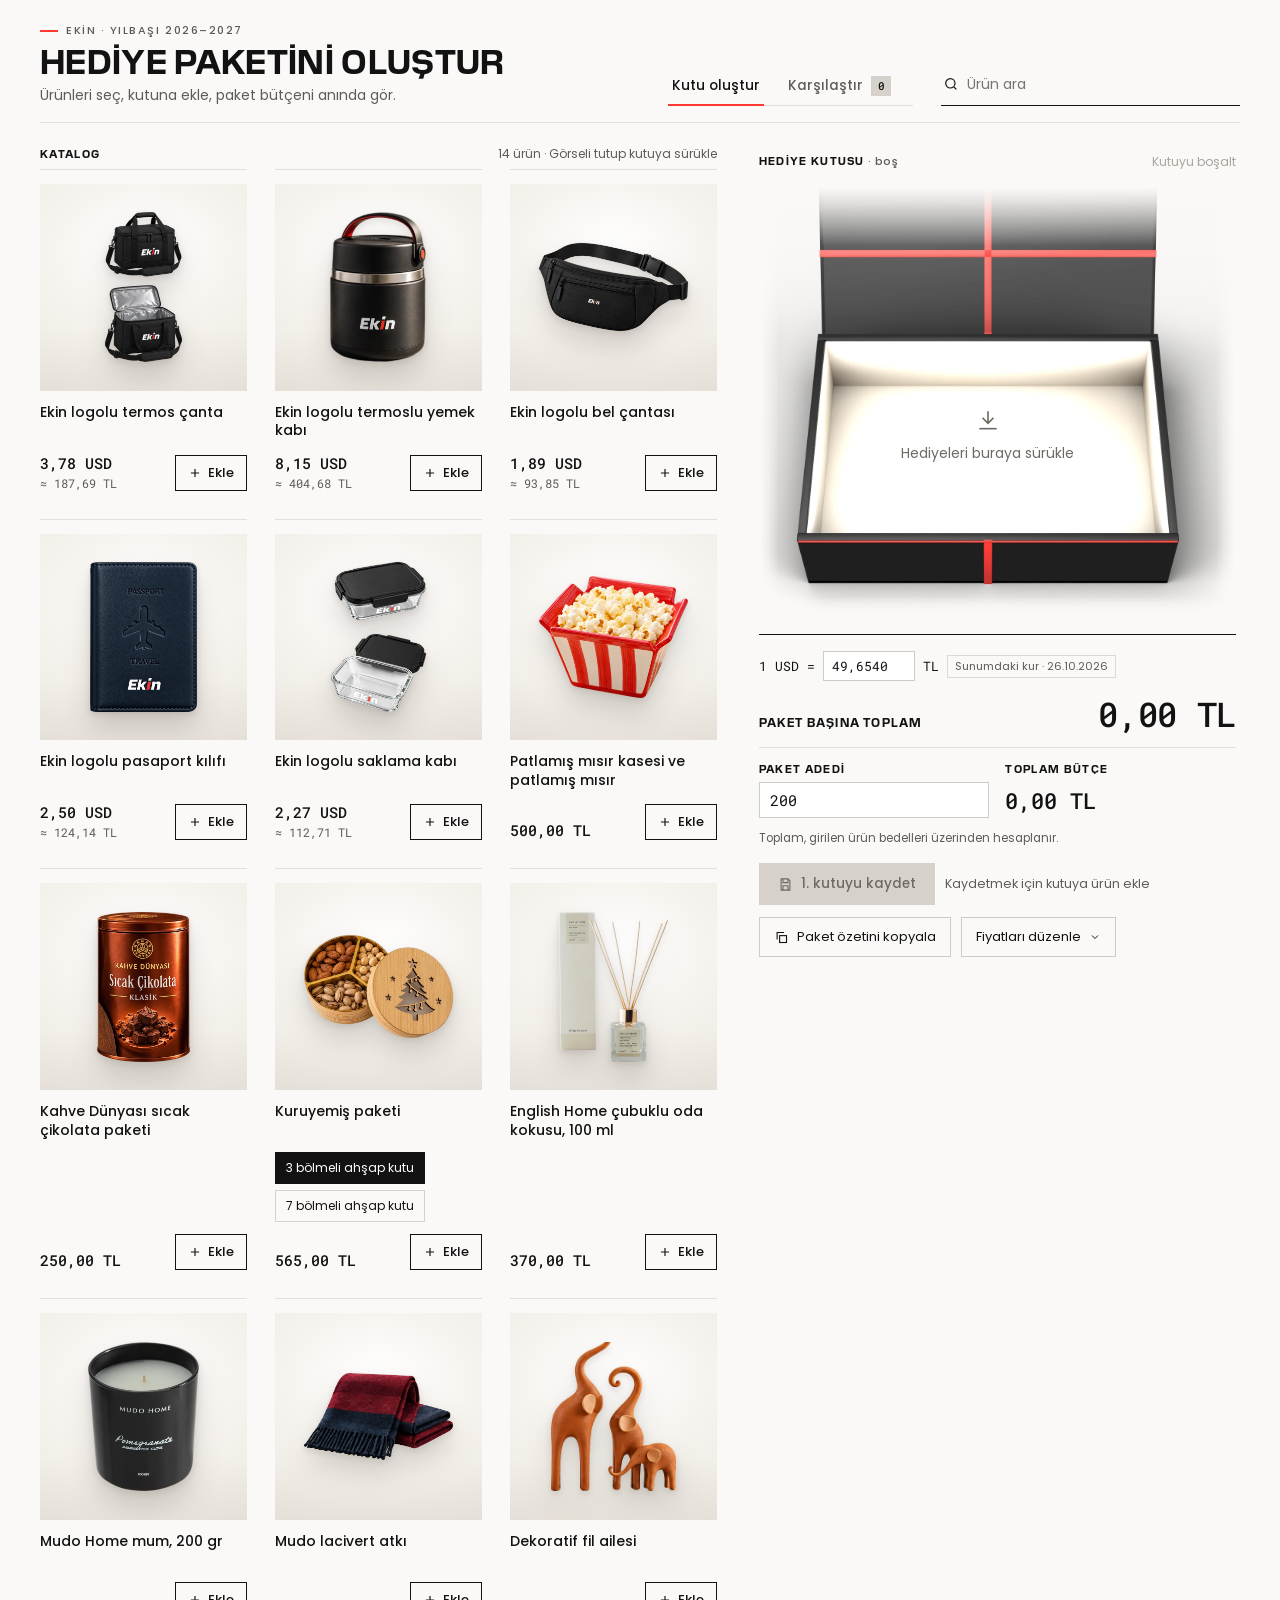
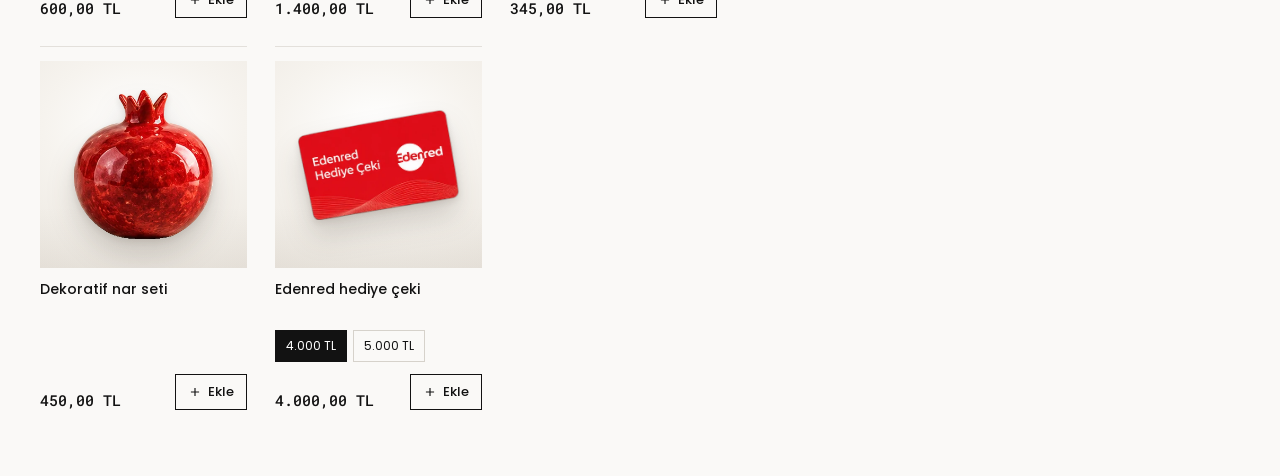
==== ekin-hediye-paketi/index.html @ 3ee8a7fb "Add files via upload" ====
<!doctype html>
<html lang="tr">
<head>
<meta charset="utf-8">
<meta name="viewport" content="width=device-width, initial-scale=1">
<title>Hediye Paketini Oluştur · Ekin</title>
<meta name="description" content="Ürünleri seç, kutuna ekle, paket bütçeni anında gör.">
<link rel="icon" href="data:image/svg+xml,%3Csvg xmlns='http://www.w3.org/2000/svg' viewBox='0 0 32 32'%3E%3Crect width='32' height='32' fill='%23121212'/%3E%3Crect x='14.5' width='3' height='32' fill='%23FF3932'/%3E%3Crect y='11' width='32' height='3' fill='%23FF3932'/%3E%3C/svg%3E">
<link rel="preconnect" href="https://fonts.googleapis.com">
<link rel="preconnect" href="https://fonts.gstatic.com" crossorigin>
<link rel="stylesheet" href="https://fonts.googleapis.com/css2?family=Archivo:wdth,wght@125,700;125,800&family=Poppins:wght@400;500;600&family=Roboto+Mono:wght@400;500&display=swap">
<link rel="stylesheet" href="css/style.css">
</head>
<body>
<div class="page">
  <header class="top">
    <div>
      <div class="eyebrow"><i></i>Ekin · Yılbaşı 2026–2027</div>
      <h1 class="disp">Hediye paketini oluştur</h1>
      <p class="lead">Ürünleri seç, kutuna ekle, paket bütçeni anında gör.</p>
    </div>
    <div class="topright">
      <div class="tabs" role="tablist" aria-label="Görünüm">
        <button type="button" role="tab" id="tab-build" aria-controls="view-build" aria-selected="true">Kutu oluştur</button>
        <button type="button" role="tab" id="tab-compare" aria-controls="view-compare" aria-selected="false">Karşılaştır <span class="tcount mono" id="savedCount">0</span></button>
      </div>
      <label class="search" id="searchWrap">
        <svg width="16" height="16" viewBox="0 0 24 24" fill="none" stroke="currentColor" stroke-width="1.8" aria-hidden="true"><circle cx="11" cy="11" r="7"/><path d="M20 20l-3.5-3.5"/></svg>
        <span class="sr">Ürün ara</span>
        <input type="search" id="search" placeholder="Ürün ara" autocomplete="off">
      </label>
    </div>
  </header>

  <!-- ============ KUTU OLUŞTUR ============ -->
  <main id="view-build" role="tabpanel" aria-labelledby="tab-build" class="view">
    <div class="wrap">
      <section aria-label="Ürün kataloğu">
        <div class="cathead">
          <span class="lbl">Katalog</span>
          <span class="muted small"><span id="catCount">14 ürün</span> · Görseli tutup kutuya sürükle</span>
        </div>
        <div class="grid" id="grid"></div>
        <p class="empty" id="noResults" hidden></p>
      </section>

      <aside class="side" id="kutu" aria-label="Hediye kutusu ve bütçe">
        <div class="boxhead">
          <span class="lbl">Hediye kutusu <span class="muted boxmeta" id="boxMeta">· boş</span></span>
          <span class="headbtns">
            <button type="button" class="tbtn" id="newBox" hidden>Yeni kutu başlat</button>
            <button type="button" class="tbtn" id="clearBox" disabled>Kutuyu boşalt</button>
          </span>
        </div>

        <div class="gbox" id="gbox">
          <img class="g-lid" src="assets/box/lid.webp" alt="" draggable="false">
          <img class="g-body" src="assets/box/body.webp" alt="" draggable="false">
          <svg class="hl" viewBox="0 0 100 100" preserveAspectRatio="none" aria-hidden="true"><polygon id="hlPoly" points=""/></svg>
          <div class="g-open">
            <div class="drop" id="dropMsg">
              <svg width="26" height="26" viewBox="0 0 24 24" fill="none" stroke="currentColor" stroke-width="1.5" aria-hidden="true"><path d="M12 4v11M7 10l5 5 5-5"/><path d="M4 20h16"/></svg>
              <span id="dropText">Hediyeleri buraya sürükle</span>
            </div>
          </div>
          <div class="g-in" id="liner"><div class="tiles" id="tiles"></div></div>
          <img class="g-front" src="assets/box/front.webp" alt="" draggable="false">
        </div>

        <div class="lines" id="lines"></div>

        <div class="sum">
          <div class="rate">
            <label for="rate" class="mono">1 USD =</label>
            <input id="rate" inputmode="decimal" autocomplete="off">
            <span class="mono">TL</span>
            <span class="tag" id="rateTag"></span>
            <button type="button" class="tbtn" id="resetRate" hidden>Sunumdaki kura dön</button>
          </div>
          <div class="warnTxt" id="rateBad" hidden>Geçerli bir kur gir. USD ürünler hesaba katılamıyor.</div>

          <div class="big">
            <span class="k" id="ppLabel">Paket başına toplam</span>
            <span class="v mono" id="ppValue" aria-live="polite">0,00 TL</span>
          </div>
          <div class="warn" id="missWarn" role="status" hidden>
            <svg width="16" height="16" viewBox="0 0 24 24" fill="none" stroke="currentColor" stroke-width="1.8" aria-hidden="true"><path d="M12 3l10 18H2z"/><path d="M12 10v5M12 18v.5"/></svg>
            <span id="missText"></span>
          </div>

          <div class="row2">
            <div class="fld">
              <label for="pack" class="lbl">Paket adedi</label>
              <input id="pack" inputmode="numeric" autocomplete="off">
            </div>
            <div class="fld">
              <span class="lbl" id="budgetLabel">Toplam bütçe</span>
              <span class="budget mono" id="budgetValue" aria-live="polite">0,00 TL</span>
            </div>
          </div>
          <p class="note">Toplam, girilen ürün bedelleri üzerinden hesaplanır.</p>

          <div class="saveArea" id="saveArea"></div>

          <div class="saved" id="savedWrap" hidden>
            <div class="savedHead"><span class="lbl">Kaydedilen kutular</span><button type="button" class="tbtn" data-goto="compare">Karşılaştır</button></div>
            <ul class="savedList" id="savedList"></ul>
          </div>

          <div class="acts">
            <button type="button" class="sbtn" id="copyBtn">
              <svg width="15" height="15" viewBox="0 0 24 24" fill="none" stroke="currentColor" stroke-width="1.8" aria-hidden="true"><rect x="9" y="9" width="11" height="11"/><path d="M5 15V4h11"/></svg>
              <span>Paket özetini kopyala</span>
            </button>
            <button type="button" class="sbtn" id="editToggle" aria-expanded="false" aria-controls="editor">
              Fiyatları düzenle
              <svg class="chev" width="12" height="12" viewBox="0 0 24 24" fill="none" stroke="currentColor" stroke-width="2" aria-hidden="true"><path d="M6 9l6 6 6-6"/></svg>
            </button>
          </div>
          <pre class="copyOut mono" id="copyOut" hidden></pre>
          <div class="ed" id="editor" hidden></div>
        </div>
      </aside>
    </div>
  </main>

  <!-- ============ KARŞILAŞTIR ============ -->
  <section id="view-compare" role="tabpanel" aria-labelledby="tab-compare" class="view" hidden>
    <div class="cmpTop">
      <div>
        <span class="lbl">Kutuları karşılaştır</span>
        <p class="muted small" id="cmpBasis"></p>
      </div>
      <div class="acts" style="margin-top:0">
        <button type="button" class="sbtn" id="copyCompare">
          <svg width="15" height="15" viewBox="0 0 24 24" fill="none" stroke="currentColor" stroke-width="1.8" aria-hidden="true"><rect x="9" y="9" width="11" height="11"/><path d="M5 15V4h11"/></svg>
          <span>Karşılaştırmayı kopyala</span>
        </button>
      </div>
    </div>
    <div id="compareBody"></div>
    <pre class="copyOut mono" id="copyOut2" hidden></pre>
  </section>
</div>

<div class="mbar" id="mbar">
  <div>
    <div class="mk" id="mbarLabel">Paket başına toplam</div>
    <div class="mv mono" id="mbarValue">0,00 TL</div>
  </div>
  <a href="#kutu">Kutuya git</a>
</div>

<div class="toast" id="toast" role="status" aria-live="polite" hidden><span id="toastText"></span><button type="button" class="tbtn light" id="toastUndo" hidden>Geri al</button></div>
<div id="ghostLayer" aria-hidden="true"></div>
<div class="sr" id="live" aria-live="polite"></div>

<script src="js/data.js"></script>
<script src="js/app.js"></script>
</body>
</html>
---- ekin-hediye-paketi/css/style.css ----
/* Ekin · Hediye paketini oluştur */

/* Pilat kurumsal fontu (General Type Studio) — assets/fonts/Pilat-Bold.woff2 */
@font-face {
  font-family: 'Pilat';
  src: url('../assets/fonts/Pilat-Bold.woff2') format('woff2');
  font-weight: 700 800;
  font-display: swap;
}

:root {
  --red: #FF3932;
  --ink: #121212;
  --bg: #FAF9F7;
  --plane: #F1EEE9;
  --line: #E3E0DB;
  --line2: #EDEAE5;
  --muted: #5E5B57;
  --spring: cubic-bezier(.34, 1.56, .64, 1);
  --out: cubic-bezier(.2, .8, .2, 1);
}

* { box-sizing: border-box; }
html { scroll-behavior: smooth; }
body {
  margin: 0; background: var(--bg); color: var(--ink);
  font-family: 'Poppins', system-ui, sans-serif; -webkit-font-smoothing: antialiased;
}
button, input, select { font: inherit; color: inherit; }
[hidden] { display: none !important; }
a { color: var(--ink); }
a:hover { color: var(--red); }
.mono { font-family: 'Roboto Mono', ui-monospace, monospace; font-variant-numeric: tabular-nums; }
.disp { font-family: 'Pilat', 'Archivo', sans-serif; font-stretch: 125%; font-weight: 800; text-transform: uppercase; letter-spacing: .01em; }
.sr { position: absolute; width: 1px; height: 1px; padding: 0; margin: -1px; overflow: hidden; clip: rect(0,0,0,0); white-space: nowrap; border: 0; }
.muted { color: var(--muted); }
.small { font-size: 12px; }
.lbl { font-family: 'Pilat', 'Poppins', sans-serif; font-size: 11px; letter-spacing: .12em; text-transform: uppercase; font-weight: 700; }

.page { max-width: 1440px; margin: 0 auto; padding: 22px 40px 48px; }

/* ---------- üst bölüm ---------- */
.top { display: flex; align-items: flex-end; justify-content: space-between; gap: 24px; flex-wrap: wrap; padding-bottom: 16px; border-bottom: 1px solid var(--line); }
.eyebrow { font-size: 11px; letter-spacing: .14em; text-transform: uppercase; color: var(--muted); font-weight: 500; display: flex; align-items: center; gap: 8px; }
.eyebrow i { display: inline-block; width: 18px; height: 2px; background: var(--red); }
h1.disp { margin: 6px 0 4px; font-size: 34px; line-height: 1.05; }
.lead { margin: 0; font-size: 14px; color: var(--muted); }
.topright { display: flex; align-items: flex-end; gap: 28px; flex-wrap: wrap; }
.tabs { display: flex; gap: 2px; border-bottom: 1px solid var(--line); }
.tabs button { position: relative; border: 0; background: transparent; padding: 8px 4px 9px; margin-right: 18px; font-size: 13.5px; font-weight: 500; color: var(--muted); cursor: pointer; display: inline-flex; align-items: center; gap: 8px; }
.tabs button[aria-selected="true"] { color: var(--ink); }
.tabs button::after { content: ""; position: absolute; left: 0; right: 0; bottom: -1px; height: 2px; background: var(--red); transform: scaleX(0); transform-origin: left; transition: transform .35s var(--out); }
.tabs button[aria-selected="true"]::after { transform: scaleX(1); }
.tabs button:focus-visible { outline: 2px solid var(--red); outline-offset: 2px; }
.tcount { min-width: 20px; height: 20px; padding: 0 6px; display: inline-flex; align-items: center; justify-content: center; font-size: 11px; background: var(--ink); color: #fff; }
.tcount.zero { background: #D6D2CB; color: var(--ink); }
.search { display: flex; align-items: center; gap: 8px; border-bottom: 1px solid var(--ink); padding: 6px 2px; min-width: 240px; }
.search input { border: 0; background: transparent; outline: none; font-size: 14px; width: 100%; padding: 4px 0; }
.search svg { flex: none; }

.view { animation: viewIn .45s var(--out); }
@keyframes viewIn { from { opacity: 0; transform: translateY(10px); } to { opacity: 1; transform: none; } }

/* ---------- katalog ---------- */
.wrap { display: grid; grid-template-columns: minmax(0, 7fr) minmax(0, 5fr); gap: 40px; align-items: start; padding-top: 22px; }
.cathead { display: flex; justify-content: space-between; align-items: baseline; gap: 12px; margin-bottom: 6px; }
.grid { display: grid; grid-template-columns: repeat(auto-fill, minmax(196px, 1fr)); column-gap: 28px; row-gap: 10px; }
.pc { border-top: 1px solid var(--line); padding: 14px 0 18px; display: flex; flex-direction: column; gap: 12px; }
.pimg { position: relative; aspect-ratio: 1 / 1; background: radial-gradient(115% 85% at 50% 32%, #FFFFFF 0%, #F6F3EE 42%, #EAE5DD 100%); display: flex; align-items: center; justify-content: center; cursor: grab; touch-action: pan-y; user-select: none; -webkit-user-select: none; -webkit-touch-callout: none; overflow: hidden; }
.pimg::before { content: ""; position: absolute; left: 0; right: 0; bottom: 0; height: 30%; background: linear-gradient(rgba(60, 45, 30, 0), rgba(60, 45, 30, .045)); pointer-events: none; }
.pimg img { position: relative; max-width: 78%; max-height: 78%; width: auto; height: auto; object-fit: contain; pointer-events: none; filter: drop-shadow(0 16px 14px rgba(50, 36, 22, .16)) drop-shadow(0 3px 3px rgba(50, 36, 22, .12)); transition: transform .45s var(--spring), opacity .25s, filter .3s; }
.pc:hover .pimg img { transform: translateY(-6px) scale(1.03); filter: drop-shadow(0 24px 18px rgba(50, 36, 22, .18)) drop-shadow(0 4px 4px rgba(50, 36, 22, .1)); }
.pimg.press img { transform: scale(.94); }
.pimg.lifting img { opacity: .18; transform: scale(.9); filter: grayscale(1); }
.pimg::after { content: ""; position: absolute; inset: 0; border: 1.5px solid var(--red); opacity: 0; transform: scale(.98); transition: opacity .2s, transform .3s var(--out); pointer-events: none; }
.pimg.lifting::after { opacity: .5; transform: none; border-style: dashed; }
.inbox { position: absolute; left: 10px; top: 10px; font-size: 11px; font-weight: 500; background: var(--ink); color: #fff; padding: 3px 8px; letter-spacing: .02em; }
.inbox.pop { animation: pop .45s var(--spring); }
@keyframes pop { 0% { transform: scale(.6); } 100% { transform: scale(1); } }
.upl { position: relative; display: flex; flex-direction: column; align-items: center; justify-content: center; gap: 8px; font-size: 13px; color: var(--muted); cursor: pointer; padding: 24px; text-align: center; border: 1px dashed #BDB8B0; width: 72%; height: 72%; }
.upl:hover { border-color: var(--red); color: var(--ink); }
.upl input { position: absolute; width: 1px; height: 1px; opacity: 0; }
.upl:focus-within { outline: 2px solid var(--red); outline-offset: 2px; }
.pname { margin: 0; font-size: 14px; font-weight: 500; line-height: 1.35; min-height: 38px; }
.seg { display: flex; flex-wrap: wrap; gap: 6px; }
.seg button { border: 1px solid #D6D2CB; background: transparent; font-size: 12px; padding: 5px 10px; cursor: pointer; min-height: 32px; transition: background .2s, color .2s, border-color .2s; }
.seg button[aria-pressed="true"] { border-color: var(--ink); background: var(--ink); color: #fff; }
.prow { display: flex; align-items: flex-end; justify-content: space-between; gap: 10px; margin-top: auto; }
.pp { display: flex; flex-direction: column; gap: 2px; min-width: 0; }
.pmain { font-size: 15px; font-weight: 500; }
.psub { font-size: 12px; color: var(--muted); }
.pmiss { font-size: 13px; color: #A8261F; }
.add { display: inline-flex; align-items: center; gap: 6px; border: 1px solid var(--ink); background: transparent; padding: 0 12px; height: 36px; font-size: 13px; font-weight: 500; cursor: pointer; flex: none; transition: background .15s, color .15s, transform .2s var(--spring); }
.add:hover { background: var(--ink); color: #fff; }
.add:active { transform: scale(.94); }
.empty { padding: 40px 0; color: var(--muted); font-size: 14px; }
.add:focus-visible, .seg button:focus-visible, .ibtn:focus-visible, .tbtn:focus-visible, .pbtn:focus-visible, .sbtn:focus-visible { outline: 2px solid var(--red); outline-offset: 2px; }

/* ---------- yan alan ---------- */
.side { position: sticky; top: 14px; max-height: calc(100vh - 28px); overflow: auto; padding: 2px 4px 8px 2px; scrollbar-width: thin; }
.boxhead { display: flex; justify-content: space-between; align-items: center; gap: 12px; margin-bottom: 8px; }
.boxmeta { font-family: 'Poppins', system-ui, sans-serif; font-weight: 500; letter-spacing: .04em; text-transform: none; }
.headbtns { display: flex; gap: 14px; }
.tbtn { border: 0; background: transparent; font-size: 12px; text-decoration: underline; text-underline-offset: 3px; cursor: pointer; padding: 6px 0; color: var(--ink); }
.tbtn:hover:not(:disabled) { color: var(--red); }
.tbtn:disabled { color: #A9A49C; cursor: default; text-decoration: none; }
.tbtn.light { color: #fff; }

/* ---------- hediye kutusu (Blender render'ı, 3 katman) ----------
   g-lid: arkadaki kapak · g-body: kutu gövdesi · g-in: ürünler · g-front: ön duvar (ürünlerin alt kısmını örter)
   --op-*: kutu ağzı (iç kenar) · --in-*: ürünlerin dizildiği alan. Değerler render'dan hesaplandı (assets/box/box.json). */
.gbox { position: relative; width: 100%; max-width: 680px; margin: 0 auto; aspect-ratio: var(--ar); transition: transform .45s var(--spring); }
.gbox > img { position: absolute; inset: 0; width: 100%; height: 100%; pointer-events: none; user-select: none; -webkit-user-drag: none; }
.g-lid { transform-origin: 50% 46%; transition: transform .55s var(--spring); }
body.is-dragging .g-lid { transform: translateY(-1.6%); }
.gbox.over .g-lid { transform: translateY(-4.2%) rotate(-1deg); }
.gbox.over { transform: scale(1.015); }
.g-open { position: absolute; left: var(--op-l); top: var(--op-t); width: var(--op-w); height: var(--op-h); pointer-events: none; }
.g-in { position: absolute; left: var(--in-l); top: var(--in-t); width: var(--in-w); height: var(--in-h); }
.g-front { z-index: 2; }
.hl { position: absolute; inset: 0; width: 100%; height: 100%; overflow: visible; opacity: 0; transition: opacity .2s; pointer-events: none; }
.hl polygon { fill: rgba(255, 57, 50, .04); stroke: var(--red); stroke-width: 1.6; stroke-dasharray: 6 5; vector-effect: non-scaling-stroke; }
body.is-dragging .hl { opacity: .45; }
.gbox.over .hl { opacity: 1; }
.gbox.over .hl polygon { stroke-dasharray: none; fill: rgba(255, 57, 50, .06); }
.drop { position: absolute; inset: 0; font-size: 14px; color: #6E6A64; text-align: center; display: flex; flex-direction: column; align-items: center; justify-content: center; gap: 10px; transition: opacity .25s, transform .4s var(--spring); }
.drop svg { transition: transform .45s var(--spring); }
body.is-dragging .drop svg { transform: translateY(4px); animation: nudge 1s ease-in-out infinite; }
.gbox.over .drop { color: var(--ink); transform: scale(1.04); }
@keyframes nudge { 50% { transform: translateY(9px); } }
.tiles { position: relative; width: 100%; height: 100%; }
.bt { position: absolute; display: flex; flex-direction: column; align-items: center; justify-content: flex-end; }
.bt img { max-width: 100%; max-height: 100%; object-fit: contain; filter: drop-shadow(0 8px 6px rgba(30, 22, 14, .22)) drop-shadow(0 2px 2px rgba(30, 22, 14, .14)); pointer-events: none; }
.bt.hide { visibility: hidden; }
.bt .ph { font-size: 11px; color: var(--muted); border: 1px dashed #BDB8B0; display: flex; align-items: center; justify-content: center; text-align: center; padding: 6px; width: 100%; height: 100%; background: rgba(255,255,255,.5); }
.qb { position: absolute; right: 0; top: 0; font-size: 11px; background: var(--ink); color: #fff; padding: 2px 6px; z-index: 3; }
.qb.pop { animation: pop .45s var(--spring); }



/* box-geometry */
.gbox { --ar: 1250 / 1130; --op-l: 9.830%; --op-t: 35.806%; --op-w: 76.339%; --op-h: 44.869%; --in-l: 16.501%; --in-t: 19.806%; --in-w: 62.998%; --in-h: 63.869%; }

/* ---------- satırlar ---------- */
.lines { margin-top: 14px; border-top: 1px solid var(--line); }
.lines:empty { border-top: 0; }
.ln { display: grid; grid-template-columns: 40px minmax(0, 1fr) auto auto 32px; gap: 10px; align-items: center; padding: 10px 0; border-bottom: 1px solid var(--line2); }
.ln.enter { animation: lnIn .45s var(--out); }
@keyframes lnIn { from { opacity: 0; transform: translateX(14px); } to { opacity: 1; transform: none; } }
.lth { width: 40px; height: 40px; background: radial-gradient(circle at 50% 35%, #FFFFFF, #ECE7E0); display: flex; align-items: center; justify-content: center; }
.lth img { max-width: 34px; max-height: 34px; object-fit: contain; }
.lname { font-size: 13px; font-weight: 500; line-height: 1.3; }
.lunit { font-size: 11.5px; color: var(--muted); margin-top: 2px; }
.lmiss { display: flex; gap: 6px; align-items: center; margin-top: 6px; flex-wrap: wrap; }
.lmiss input, .ed input { width: 124px; border: 1px solid #CFCAC2; background: #fff; padding: 5px 8px; font-size: 13px; font-family: 'Roboto Mono', monospace; }
.lmiss select, .ed select { border: 1px solid #CFCAC2; background: #fff; padding: 5px 6px; font-size: 12.5px; }
.warnTxt { font-size: 11.5px; color: #A8261F; margin-top: 6px; }
.qty { display: flex; align-items: center; border: 1px solid #D6D2CB; height: 32px; }
.ibtn { width: 30px; height: 30px; border: 0; background: transparent; cursor: pointer; display: flex; align-items: center; justify-content: center; padding: 0; transition: color .15s, transform .2s var(--spring); }
.ibtn:hover:not(:disabled) { color: var(--red); }
.ibtn:active:not(:disabled) { transform: scale(.85); }
.ibtn:disabled { color: #BDB8B0; cursor: default; }
.qty span { min-width: 24px; text-align: center; font-size: 13px; display: inline-block; }
.qty span.bump { animation: pop .35s var(--spring); }
.ltot { font-size: 13px; text-align: right; min-width: 92px; }
.rm { width: 32px; height: 32px; }

/* ---------- özet ---------- */
.sum { margin-top: 18px; padding-top: 16px; border-top: 1.5px solid var(--ink); }
.rate { display: flex; align-items: center; gap: 8px; flex-wrap: wrap; font-size: 13px; }
.rate input { width: 92px; border: 1px solid #CFCAC2; background: #fff; padding: 5px 8px; font-size: 13px; font-family: 'Roboto Mono', monospace; }
.tag { font-size: 11px; color: var(--muted); border: 1px solid #DDD9D2; padding: 2px 7px; }
.big { display: flex; justify-content: space-between; align-items: flex-end; gap: 12px; margin-top: 16px; }
.big .v { font-size: 34px; font-weight: 500; line-height: 1; letter-spacing: -.01em; }
.big .k { font-family: 'Pilat', 'Poppins', sans-serif; font-size: 12px; letter-spacing: .1em; text-transform: uppercase; font-weight: 700; }
.warn { margin-top: 10px; display: flex; gap: 8px; align-items: flex-start; font-size: 12.5px; color: #7A1A15; background: #FFF1EF; padding: 8px 10px; }
.warn svg { flex: none; margin-top: 1px; }
.row2 { display: grid; grid-template-columns: 1fr 1fr; gap: 16px; margin-top: 16px; padding-top: 14px; border-top: 1px solid var(--line); }
.fld { display: flex; flex-direction: column; gap: 6px; }
.fld input { border: 1px solid #CFCAC2; background: #fff; padding: 7px 10px; font-size: 15px; font-family: 'Roboto Mono', monospace; width: 100%; }
.budget { font-size: 22px; font-weight: 500; padding-top: 4px; }
.note { font-size: 11.5px; color: var(--muted); margin: 12px 0 0; }

.saveArea { display: flex; flex-wrap: wrap; gap: 10px; align-items: center; margin-top: 16px; }
.saveState { font-size: 12.5px; color: var(--muted); display: inline-flex; align-items: center; gap: 6px; }
.acts { display: flex; gap: 10px; margin-top: 12px; flex-wrap: wrap; }
.pbtn { display: inline-flex; align-items: center; gap: 8px; height: 42px; padding: 0 18px; border: 1px solid var(--ink); background: var(--ink); color: #fff; font-size: 13.5px; font-weight: 500; cursor: pointer; transition: background .2s, border-color .2s, transform .2s var(--spring); }
.pbtn:hover:not(:disabled) { background: var(--red); border-color: var(--red); }
.pbtn:active:not(:disabled) { transform: scale(.96); }
.pbtn:disabled { background: #D6D2CB; border-color: #D6D2CB; color: #6E6A64; cursor: default; }
.sbtn { display: inline-flex; align-items: center; gap: 8px; height: 40px; padding: 0 14px; border: 1px solid #CFCAC2; background: transparent; font-size: 13px; cursor: pointer; transition: border-color .2s; }
.sbtn:hover { border-color: var(--ink); }
.chev { transition: transform .3s var(--out); }
[aria-expanded="true"] .chev { transform: rotate(180deg); }

.saved { margin-top: 18px; padding-top: 12px; border-top: 1px solid var(--line); }
.savedHead { display: flex; justify-content: space-between; align-items: center; }
.savedList { list-style: none; margin: 6px 0 0; padding: 0; }
.savedList li { display: grid; grid-template-columns: minmax(0, 1fr) auto auto auto; gap: 10px; align-items: center; padding: 8px 0; border-bottom: 1px solid var(--line2); font-size: 13px; }
.savedList li.active { box-shadow: inset 2px 0 0 var(--red); padding-left: 10px; }
.savedList li.enter { animation: lnIn .5s var(--out); }
.savedList .sname { font-weight: 500; }
.savedList .smeta { font-size: 11.5px; color: var(--muted); }
.savedList .sval { font-size: 12.5px; text-align: right; }
.editing { font-size: 10.5px; letter-spacing: .08em; text-transform: uppercase; color: var(--red); margin-left: 6px; }

.ed { margin-top: 12px; border-top: 1px solid var(--line); }
.edr { display: grid; grid-template-columns: minmax(0, 1fr) auto auto; gap: 8px; align-items: center; padding: 8px 0; border-bottom: 1px solid var(--line2); font-size: 12.5px; }
.edr .tools { grid-column: 1 / -1; display: flex; gap: 12px; }
.edr .tools label { font-size: 11.5px; text-decoration: underline; text-underline-offset: 3px; cursor: pointer; position: relative; }
.edr .tools input { position: absolute; width: 1px; height: 1px; opacity: 0; }
.copyOut { white-space: pre-wrap; font-size: 11.5px; background: #fff; border: 1px solid #DDD9D2; padding: 10px; margin-top: 10px; user-select: all; -webkit-user-select: all; }

/* ---------- sürükleme hayaleti ---------- */
#ghostLayer { position: fixed; inset: 0; pointer-events: none; z-index: 60; }
.ghost { position: absolute; left: 0; top: 0; width: 120px; height: 120px; display: flex; align-items: center; justify-content: center; will-change: transform; }
.ghost .gcard { position: absolute; inset: 0; background: rgba(250, 249, 247, .92); border: 1px solid var(--line); box-shadow: 0 18px 36px rgba(0, 0, 0, .16), 0 4px 10px rgba(0, 0, 0, .08); transition: opacity .25s; }
.ghost.landing .gcard { opacity: 0; }
.ghost img { position: relative; max-width: 84%; max-height: 84%; object-fit: contain; }
.ghost span { position: relative; font-size: 11px; padding: 8px; text-align: center; }
.flyclone { position: fixed; z-index: 55; pointer-events: none; overflow: hidden; transform-origin: 0 0; }

/* ---------- karşılaştırma ---------- */
.cmpTop { display: flex; justify-content: space-between; align-items: flex-end; gap: 16px; flex-wrap: wrap; padding-top: 22px; margin-bottom: 18px; }
.cmpTop p { margin: 6px 0 0; }
.cmpEmpty { padding: 64px 0; text-align: center; color: var(--muted); font-size: 14px; display: flex; flex-direction: column; align-items: center; gap: 16px; }
.cards { display: grid; grid-auto-flow: column; grid-auto-columns: minmax(280px, 380px); gap: 28px; overflow-x: auto; padding-bottom: 8px; scroll-snap-type: x proximity; }
.ccard { scroll-snap-align: start; border-top: 1.5px solid var(--ink); padding-top: 14px; display: flex; flex-direction: column; gap: 12px; animation: viewIn .5s var(--out) backwards; }
.ccard.low { border-top-color: var(--red); }
.ccard .cname { border: 0; border-bottom: 1px solid transparent; background: transparent; font-size: 16px; font-weight: 600; padding: 2px 0; width: 100%; }
.ccard .cname:hover, .ccard .cname:focus { border-bottom-color: var(--line); outline: none; }
.chead { display: flex; justify-content: space-between; align-items: center; gap: 10px; }
.lowtag { font-size: 10.5px; letter-spacing: .08em; text-transform: uppercase; background: var(--red); color: #fff; padding: 3px 7px; white-space: nowrap; }
.difftag { font-size: 11.5px; color: var(--muted); white-space: nowrap; }
.gbox.mini { max-width: none; }
.gbox.mini .qb { font-size: 10px; padding: 1px 4px; }
.gbox.mini .drop { font-size: 12px; }
.cmeta { font-size: 12px; color: var(--muted); }
.cval { font-size: 26px; font-weight: 500; line-height: 1.1; }
.cbud { font-size: 13px; }
.cacts { display: flex; gap: 10px; flex-wrap: wrap; }
.matrix { width: 100%; border-collapse: collapse; margin-top: 36px; font-size: 13px; }
.mwrap { overflow-x: auto; }
.matrix th, .matrix td { padding: 10px 12px; border-bottom: 1px solid var(--line2); text-align: right; vertical-align: middle; }
.matrix th:first-child, .matrix td:first-child { text-align: left; padding-left: 0; }
.matrix thead th { font-family: 'Pilat', 'Poppins', sans-serif; font-size: 11px; letter-spacing: .1em; text-transform: uppercase; font-weight: 700; border-bottom: 1.5px solid var(--ink); }
.matrix .pcell { display: flex; align-items: center; gap: 10px; }
.matrix .pcell img { width: 30px; height: 30px; object-fit: contain; }
.matrix .q { color: var(--muted); font-size: 11.5px; display: block; }
.matrix .no { color: #BDB8B0; }
.matrix tfoot td { font-weight: 500; border-bottom: 0; border-top: 1px solid var(--line); }
.matrix tfoot tr:first-child td { border-top: 1.5px solid var(--ink); }
.matrix .lowc { color: var(--red); }

/* ---------- bildirim, mobil ---------- */
.toast { position: fixed; left: 50%; bottom: 24px; transform: translateX(-50%); z-index: 70; background: var(--ink); color: #fff; font-size: 13px; padding: 10px 16px; display: flex; align-items: center; gap: 16px; box-shadow: 0 10px 30px rgba(0, 0, 0, .2); animation: toastIn .4s var(--spring); max-width: calc(100vw - 32px); }
@keyframes toastIn { from { opacity: 0; transform: translate(-50%, 16px); } to { opacity: 1; transform: translate(-50%, 0); } }
.mbar { display: none; }

@media (max-width: 900px) {
  .page { padding: 16px 16px 104px; }
  h1.disp { font-size: 26px; }
  .topright { width: 100%; gap: 14px; }
  .search { min-width: 0; width: 100%; }
  .wrap { grid-template-columns: 1fr; gap: 28px; }
  .side { position: static; max-height: none; overflow: visible; }
  .grid { grid-template-columns: repeat(2, minmax(0, 1fr)); column-gap: 16px; }
  .ln { grid-template-columns: 36px minmax(0, 1fr) auto 28px; }
  .ln .ltot { grid-column: 2 / 4; text-align: left; min-width: 0; }
  .mbar { display: flex; position: fixed; left: 0; right: 0; bottom: 0; z-index: 40; background: var(--ink); color: #fff; align-items: center; justify-content: space-between; gap: 12px; padding: 10px 16px; }
  .mbar a { color: #fff; font-size: 13px; text-decoration: underline; text-underline-offset: 3px; }
  .mbar .mv { font-size: 18px; }
  .mbar .mk { font-family: 'Pilat', 'Poppins', sans-serif; font-weight: 700; font-size: 10.5px; letter-spacing: .12em; text-transform: uppercase; color: #C9C5BE; }
  .toast { bottom: 76px; }
  .cards { grid-auto-columns: minmax(250px, 82%); }
}

@media (prefers-reduced-motion: reduce) {
  *, *::before, *::after { transition: none !important; animation: none !important; }
}
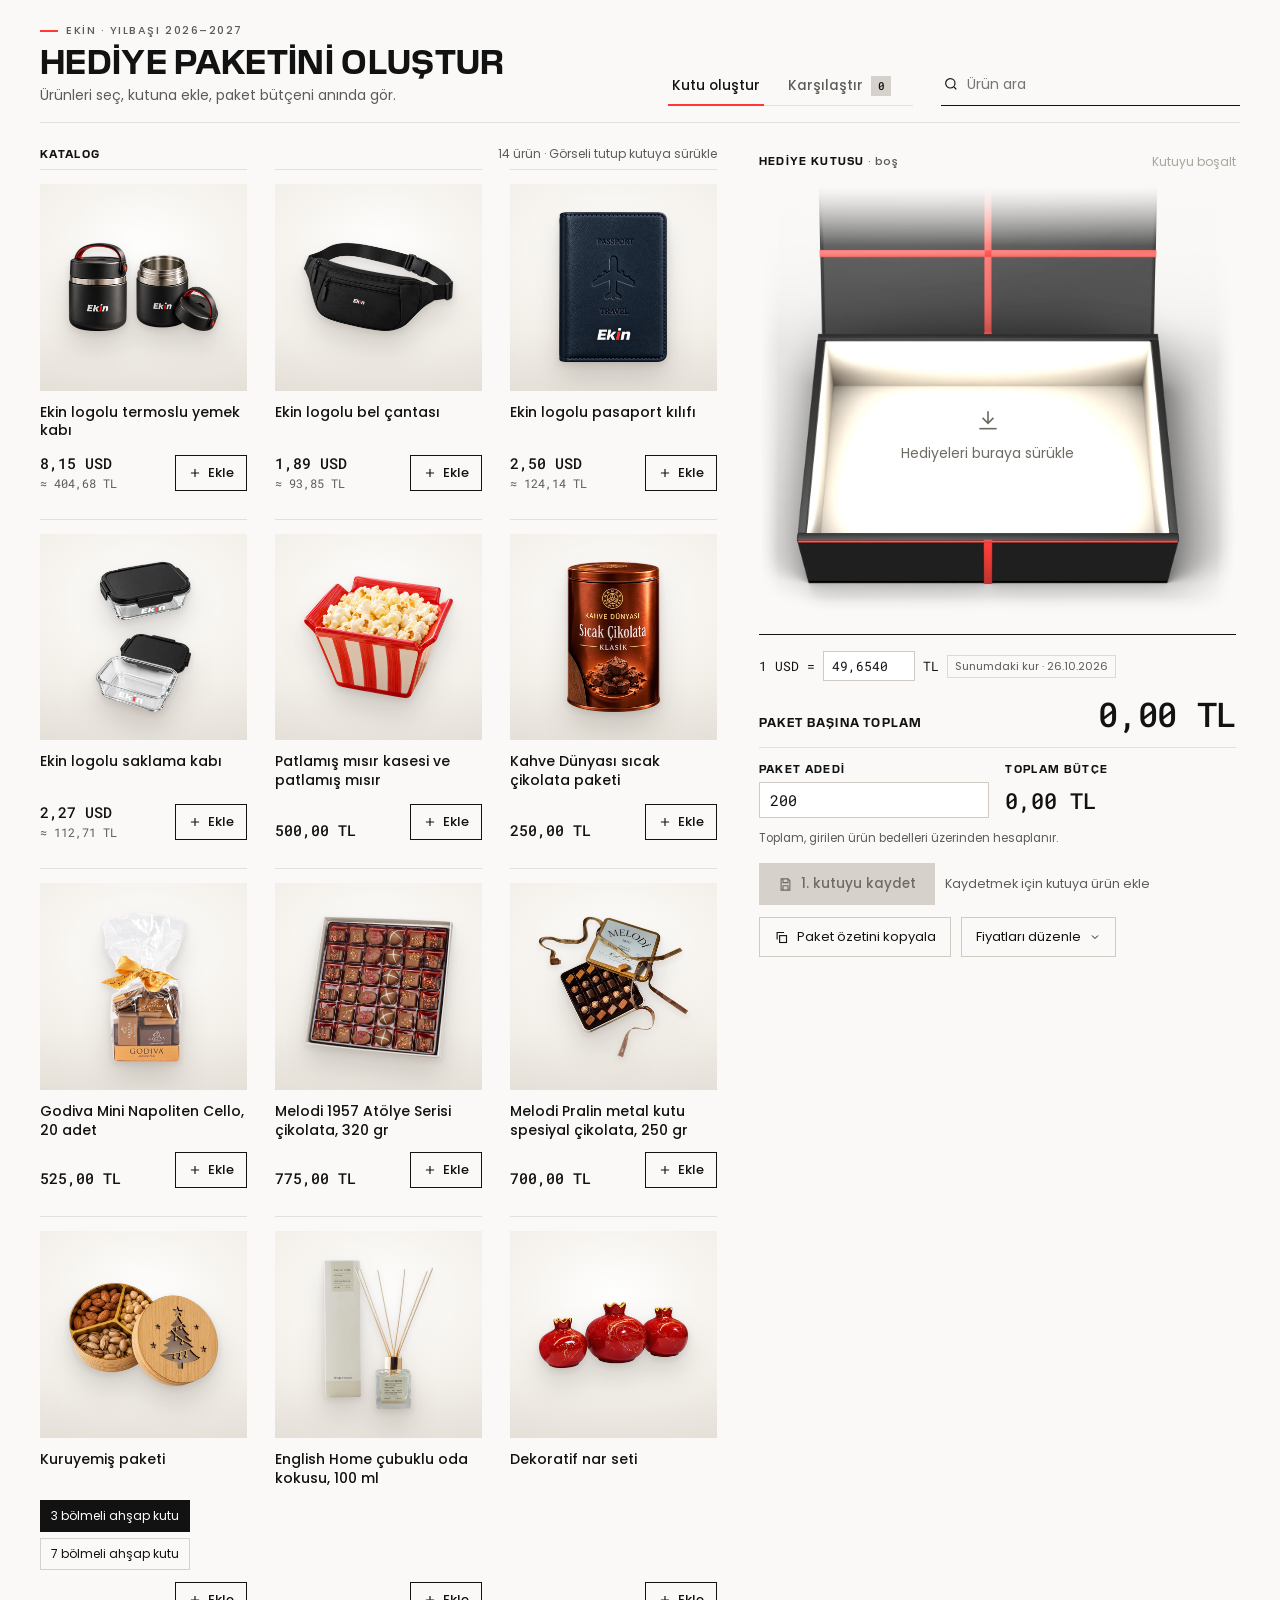
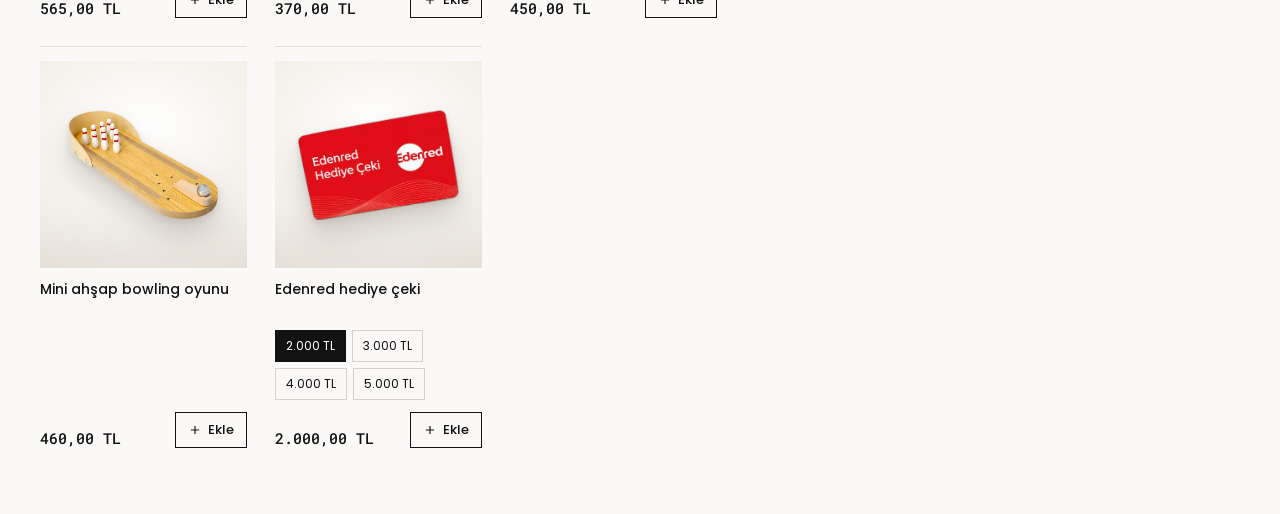
==== commit ae8bc499: "Add files via upload" ====
--- a/ekin-hediye-paketi/index.html
+++ b/ekin-hediye-paketi/index.html
@@ -9,7 +9,7 @@
 <link rel="preconnect" href="https://fonts.googleapis.com">
 <link rel="preconnect" href="https://fonts.gstatic.com" crossorigin>
 <link rel="stylesheet" href="https://fonts.googleapis.com/css2?family=Archivo:wdth,wght@125,700;125,800&family=Poppins:wght@400;500;600&family=Roboto+Mono:wght@400;500&display=swap">
-<link rel="stylesheet" href="css/style.css">
+<link rel="stylesheet" href="css/style.css?v=20261126">
 </head>
 <body>
 <div class="page">
@@ -155,7 +155,7 @@
 <div id="ghostLayer" aria-hidden="true"></div>
 <div class="sr" id="live" aria-live="polite"></div>
 
-<script src="js/data.js"></script>
-<script src="js/app.js"></script>
+<script src="js/data.js?v=20261126"></script>
+<script src="js/app.js?v=20261126"></script>
 </body>
 </html>
